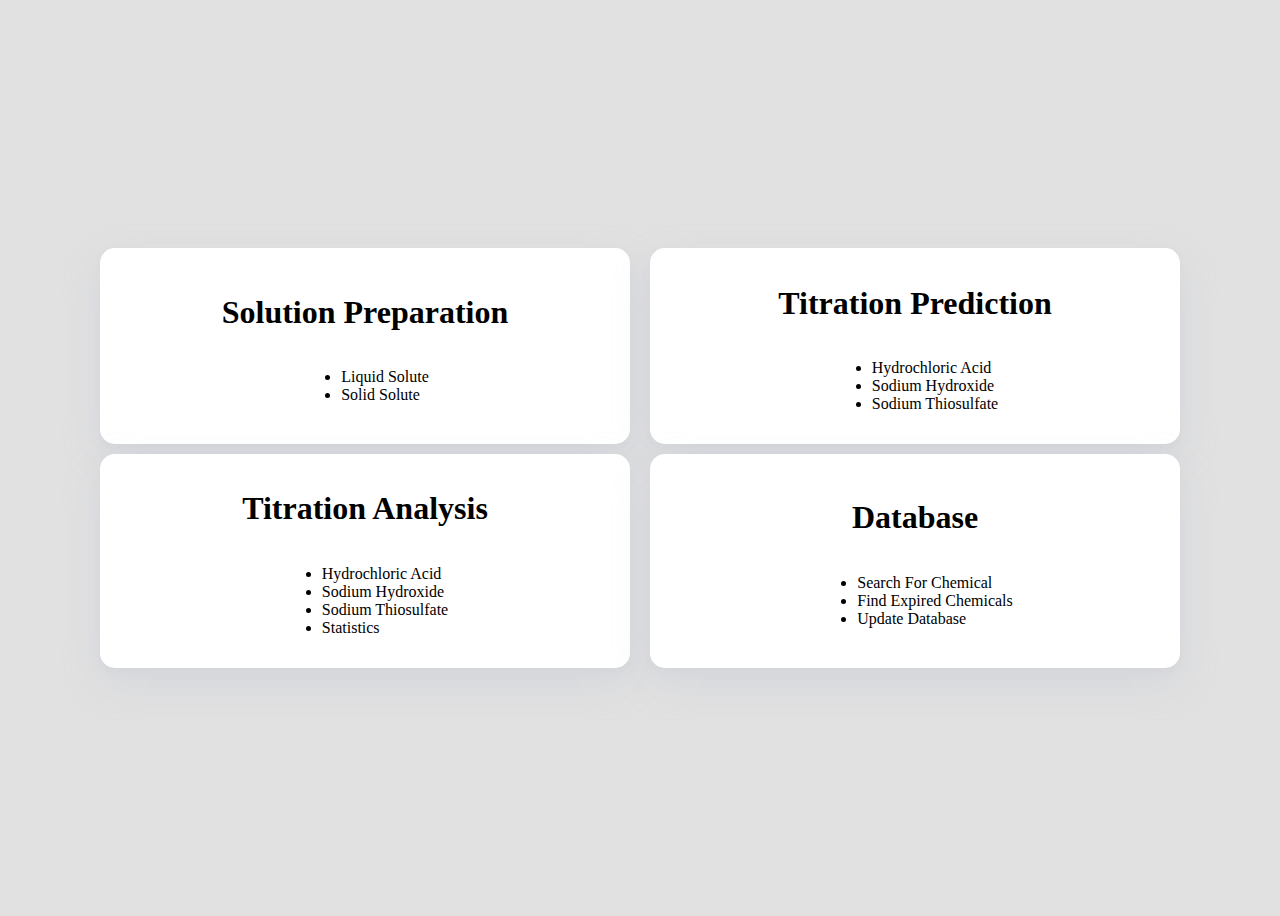
==== index.html @ ebe1ca5d "Setup rudimentary landing page" ====
<!DOCTYPE html>
<html lang="en">
  <head>
    <meta charset="UTF-8" />
    <meta name="viewport" content="width=device-width, initial-scale=1.0" />
    <link rel="stylesheet" href="styles.css" />
    <title>Document</title>
  </head>
  <body>
    <div class="wrapper">
    <div id="options">
      <div class="card" id="solutionPrep">
        <h1>Solution Preparation</h1>
        <ul>
            <li>Liquid Solute</li>
            <li>Solid Solute</li>
        </ul>
      </div>

      <div class="card" id="titrationPrediction">
        <h1>Titration Prediction</h1>
            <ul>
                <li>Hydrochloric Acid</li>
                <li>Sodium Hydroxide</li>
                <li>Sodium Thiosulfate</li>
            </ul>
      </div>

      <div class="card" id="titrationAnalysis">
        <h1>Titration Analysis</h1>
        <ul>
            <li>Hydrochloric Acid</li>
            <li>Sodium Hydroxide</li>
            <li>Sodium Thiosulfate</li>
            <li>Statistics</li>
        </ul>
      </div>

      <div class="card" id="database">
        <h1>Database</h1>
        <ul>
            <li>Search For Chemical</li>
            <li>Find Expired Chemicals</li>
            <li>Update Database</li>
        </ul>
      </div>
    </div>
</div>
    <script src="script.js"></script>
  </body>
</html>
---- styles.css ----
body {
  background-color: #e1e1e1;
}

.card {
  display: flex;
  flex-direction: column;
  padding: 15px;
  margin: 5px;
  justify-content: center;
  align-items: center;
  border-radius: 15px;
  background-color: #fff;
  box-shadow: 0 5px 10px rgba(154, 160, 185, 0.05),
    0 15px 40px rgba(166, 173, 201, 0.2);
  max-width: 600px;
  width: 500px;
}

#options {
  display: grid;
  grid-template-columns: repeat(2, 0.2fr);
  column-gap: 10px;
}

.wrapper {
  margin: 0;
  padding: 0;
  display: flex;
  align-items: center;
  justify-content: center;
  height: 100vh;
}
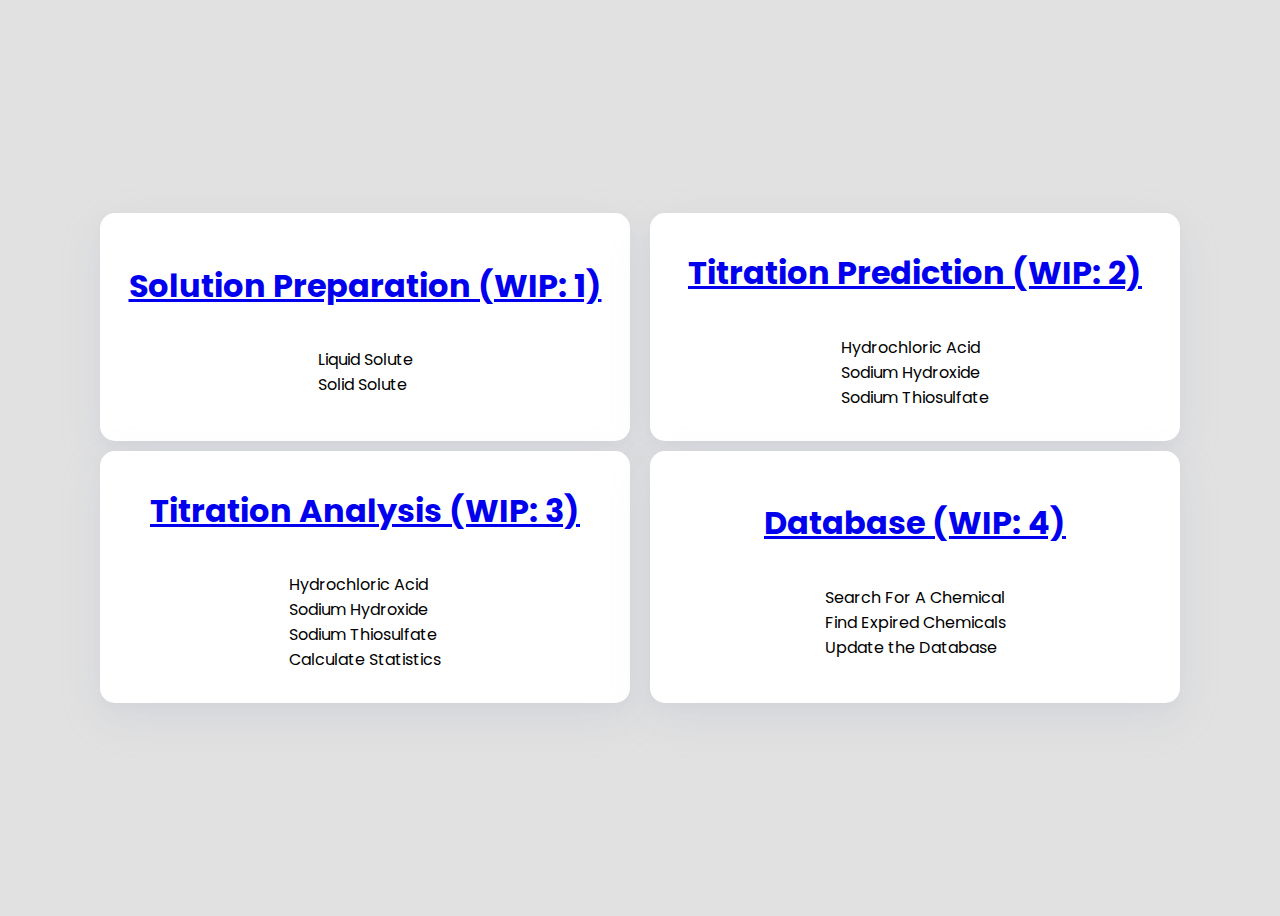
==== commit 4be83ca5: "implemeted a rudimentary landing page." ====
--- a/index.html
+++ b/index.html
@@ -3,49 +3,68 @@
   <head>
     <meta charset="UTF-8" />
     <meta name="viewport" content="width=device-width, initial-scale=1.0" />
-    <link rel="stylesheet" href="styles.css" />
+    <link
+      href="https://fonts.googleapis.com/css2?family=Poppins:wght@300;400;500;600;700&display=swap"
+      rel="stylesheet"
+    />
+
+    <link rel="stylesheet" href="./styles/index-style.css" />
     <title>Document</title>
   </head>
   <body>
+
     <div class="wrapper">
-    <div id="options">
-      <div class="card" id="solutionPrep">
-        <h1>Solution Preparation</h1>
-        <ul>
+      <div id="options">
+        <div class="card" id="solutionPrep">
+          <h1>
+            <a href="./pages/solution-prep.html"
+              >Solution Preparation (WIP: 1)</a
+            >
+          </h1>
+          <ul>
             <li>Liquid Solute</li>
             <li>Solid Solute</li>
-        </ul>
-      </div>
+          </ul>
+        </div>
 
-      <div class="card" id="titrationPrediction">
-        <h1>Titration Prediction</h1>
-            <ul>
-                <li>Hydrochloric Acid</li>
-                <li>Sodium Hydroxide</li>
-                <li>Sodium Thiosulfate</li>
-            </ul>
-      </div>
-
-      <div class="card" id="titrationAnalysis">
-        <h1>Titration Analysis</h1>
-        <ul>
+        <div class="card" id="titrationPrediction">
+          <h1>
+            <a href="./pages/titration-prediction.html"
+              >Titration Prediction (WIP: 2)</a
+            >
+          </h1>
+          <ul>
             <li>Hydrochloric Acid</li>
             <li>Sodium Hydroxide</li>
             <li>Sodium Thiosulfate</li>
-            <li>Statistics</li>
-        </ul>
-      </div>
+          </ul>
+        </div>
 
-      <div class="card" id="database">
-        <h1>Database</h1>
-        <ul>
-            <li>Search For Chemical</li>
+        <div class="card" id="titrationAnalysis">
+          <h1>
+            <a href="./pages/titration-analysis.html"
+              >Titration Analysis (WIP: 3)</a
+            >
+          </h1>
+          <ul>
+            <li>Hydrochloric Acid</li>
+            <li>Sodium Hydroxide</li>
+            <li>Sodium Thiosulfate</li>
+            <li>Calculate Statistics</li>
+          </ul>
+        </div>
+
+        <div class="card" id="database">
+          <h1><a href="./pages/database.html">Database (WIP: 4)</a></h1>
+          <ul>
+            <li>Search For A Chemical</li>
             <li>Find Expired Chemicals</li>
-            <li>Update Database</li>
-        </ul>
+            <li>Update the Database</li>
+          </ul>
+        </div>
       </div>
     </div>
-</div>
-    <script src="script.js"></script>
+
+    <script src="index-script.js"></script>
   </body>
 </html>
--- a/styles/index-style.css
+++ b/styles/index-style.css
@@ -0,0 +1,62 @@
+body {
+  background-color: #e1e1e1;
+  font-family: "Poppins", Arial;
+}
+
+ul{
+    list-style: none;
+    padding: 0;
+}
+
+li{
+    position: relative;
+}
+
+div ul li::after {
+    content: "";
+    position: absolute;
+    left: 0;
+    bottom: 0;
+    width: 100%;
+    height: 2px;
+    background-color: #000000;
+
+    transform: scaleX(0);
+    transform-origin: right;
+    transition: transform 300ms ease;
+}
+
+div ul li:hover::after {
+    transform: scaleX(1);
+    transform-origin: left;
+}
+
+.card {
+  display: flex;
+  flex-direction: column;
+  padding: 15px;
+  margin: 5px;
+  justify-content: center;
+  align-items: center;
+  border-radius: 15px;
+  background-color: #fff;
+  box-shadow: 0 5px 10px rgba(154, 160, 185, 0.05),
+    0 15px 40px rgba(166, 173, 201, 0.2);
+  max-width: 600px;
+  width: 500px;
+}
+
+#options {
+  display: grid;
+  grid-template-columns: repeat(2, 0.2fr);
+  column-gap: 10px;
+}
+
+.wrapper {
+  margin: 0;
+  padding: 0;
+  display: flex;
+  align-items: center;
+  justify-content: center;
+  height: 100vh;
+}
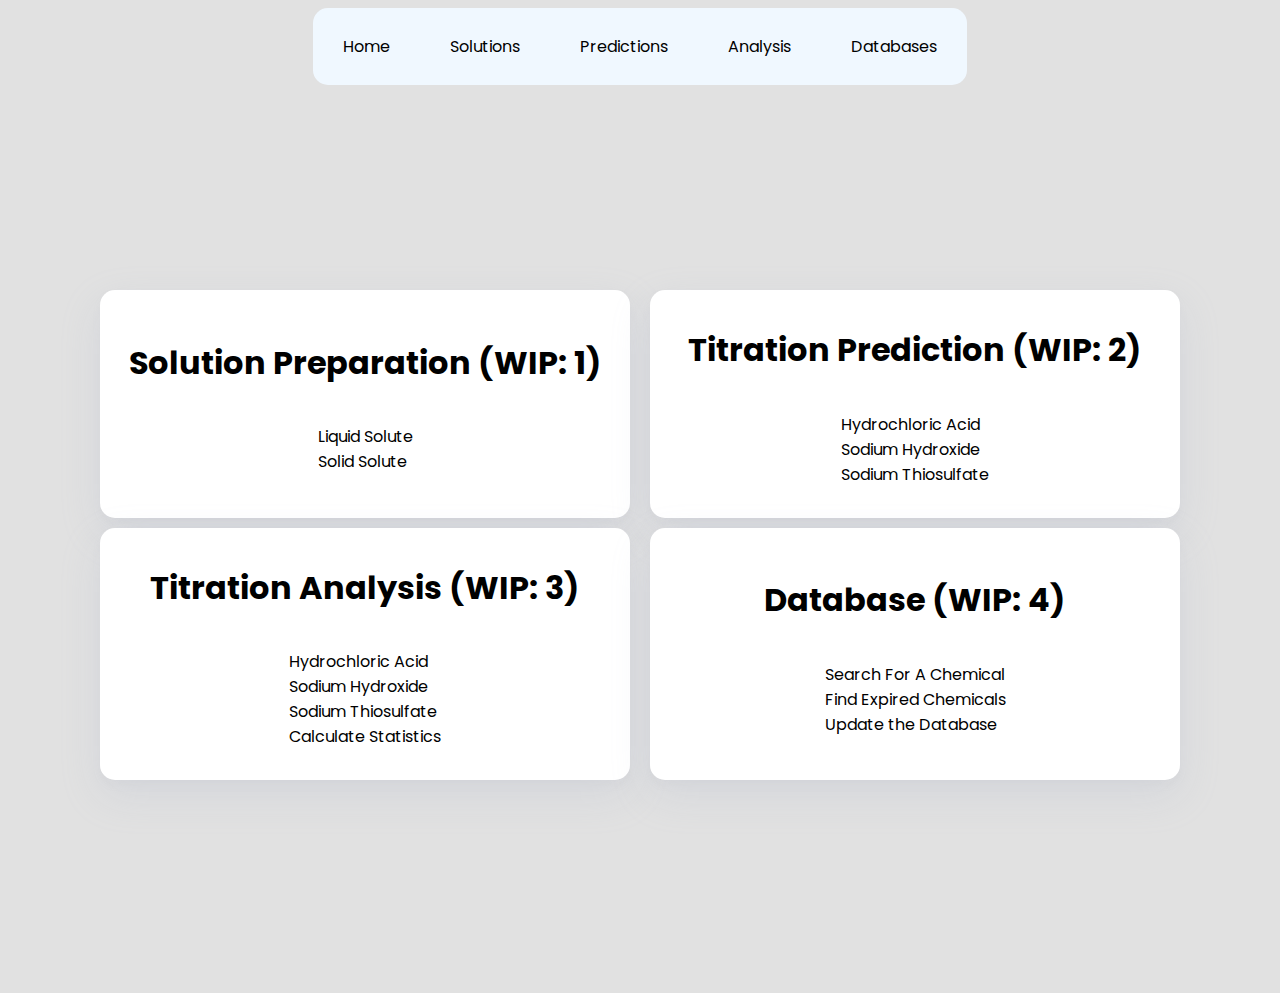
==== commit 1098c0b9: "added nav bar to landing page" ====
--- a/index.html
+++ b/index.html
@@ -12,6 +12,17 @@
     <title>Document</title>
   </head>
   <body>
+    <header>
+      <nav>
+        <ul>
+          <li><a href="./">Home</a></li>
+          <li><a href="./pages/solution-prep.html">Solutions</a></li>
+          <li><a href="./pages/titration-prediction.html">Predictions</a></li>
+          <li><a href="./pages/titration-analysis.html">Analysis</a></li>
+          <li><a href="./pages/database.html">Databases</a></li>
+        </ul>
+      </nav>
+    </header>
 
     <div class="wrapper">
       <div id="options">
--- a/styles/index-style.css
+++ b/styles/index-style.css
@@ -1,34 +1,64 @@
 body {
   background-color: #e1e1e1;
-  font-family: "Poppins", Arial;
+  font-family: poppins, arial;
 }
 
-ul{
-    list-style: none;
-    padding: 0;
+a {
+  all: unset;
 }
 
-li{
-    position: relative;
+header {
+  display: flex;
+  align-items: center;
+  justify-content: center;
+}
+
+nav{
+  border-radius: 15px;
+  background-color: aliceblue;
+}
+
+nav ul{
+  display: flex;
+  
+}
+
+nav ul li {
+  margin: 0 20px;
+  padding: 10px;
+  border-radius: 15px;
+}
+
+nav ul li:hover {
+  background-color: #f0f0f0;
+}
+
+ul {
+  list-style: none;
+  padding: 0;
+}
+
+li {
+  position: relative;
 }
 
 div ul li::after {
-    content: "";
-    position: absolute;
-    left: 0;
-    bottom: 0;
-    width: 100%;
-    height: 2px;
-    background-color: #000000;
+  content: "";
+  position: absolute;
+  left: 0;
+  bottom: 0;
+  width: 100%;
+  height: 2px;
+  background-color: #000000;
 
-    transform: scaleX(0);
-    transform-origin: right;
-    transition: transform 300ms ease;
+  transform: scaleX(0);
+  transform-origin: right;
+  transition: transform 300ms ease;
 }
 
 div ul li:hover::after {
-    transform: scaleX(1);
-    transform-origin: left;
+  transform: scaleX(1);
+  transform-origin: left;
 }
 
 .card {
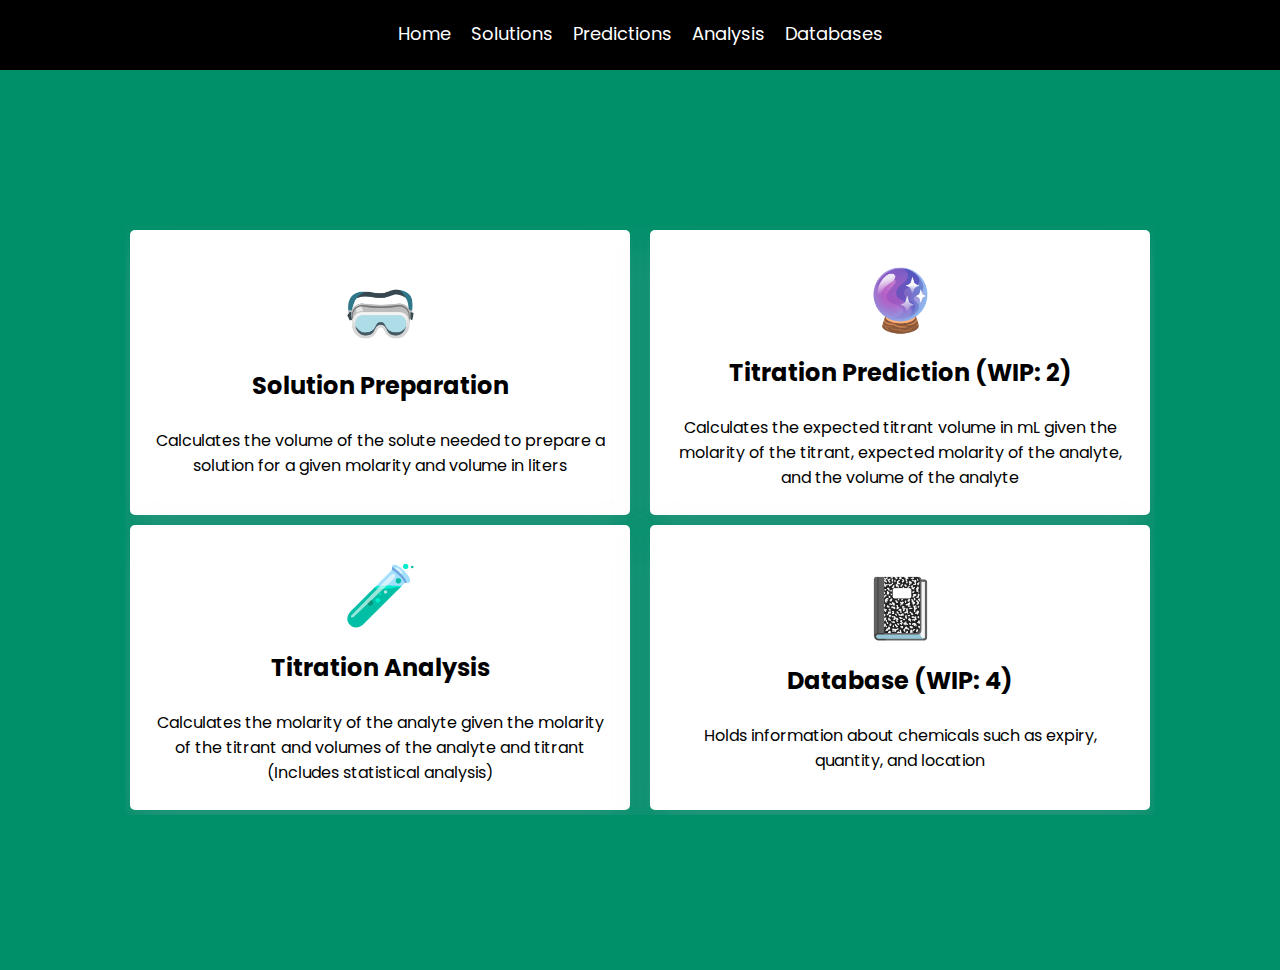
==== commit 1e046eef: "updated descriptions on the landing page and added images to each card." ====
--- a/index.html
+++ b/index.html
@@ -9,7 +9,7 @@
     />
 
     <link rel="stylesheet" href="./styles/index-style.css" />
-    <title>Document</title>
+    <title>⚗️</title>
   </head>
   <body>
     <header>
@@ -27,51 +27,49 @@
     <div class="wrapper">
       <div id="options">
         <div class="card" id="solutionPrep">
-          <h1>
-            <a href="./pages/solution-prep.html"
-              >Solution Preparation (WIP: 1)</a
-            >
-          </h1>
-          <ul>
-            <li>Liquid Solute</li>
-            <li>Solid Solute</li>
-          </ul>
+          <a href="./pages/solution-prep.html">
+            <h1>🥽</h1>
+            <h2>Solution Preparation</h2>
+            <p>
+              Calculates the volume of the solute needed to prepare a solution
+              for a given molarity and volume in liters
+            </p>
+          </a>
         </div>
 
         <div class="card" id="titrationPrediction">
-          <h1>
-            <a href="./pages/titration-prediction.html"
-              >Titration Prediction (WIP: 2)</a
-            >
-          </h1>
-          <ul>
-            <li>Hydrochloric Acid</li>
-            <li>Sodium Hydroxide</li>
-            <li>Sodium Thiosulfate</li>
-          </ul>
+          <a href="./pages/titration-prediction.html">
+            <h1>🔮</h1>
+            <h2>Titration Prediction (WIP: 2)</h2>
+            <p>
+              Calculates the expected titrant volume in mL given the molarity of
+              the titrant, expected molarity of the analyte, and the volume of
+              the analyte
+            </p>
+          </a>
         </div>
 
         <div class="card" id="titrationAnalysis">
-          <h1>
-            <a href="./pages/titration-analysis.html"
-              >Titration Analysis (WIP: 3)</a
-            >
-          </h1>
-          <ul>
-            <li>Hydrochloric Acid</li>
-            <li>Sodium Hydroxide</li>
-            <li>Sodium Thiosulfate</li>
-            <li>Calculate Statistics</li>
-          </ul>
+          <a href="./pages/titration-analysis.html">
+            <h1>🧪</h1>
+            <h2>Titration Analysis</h2>
+            <p>
+              Calculates the molarity of the analyte given the molarity of the
+              titrant and volumes of the analyte and titrant (Includes
+              statistical analysis)
+            </p>
+          </a>
         </div>
 
         <div class="card" id="database">
-          <h1><a href="./pages/database.html">Database (WIP: 4)</a></h1>
-          <ul>
-            <li>Search For A Chemical</li>
-            <li>Find Expired Chemicals</li>
-            <li>Update the Database</li>
-          </ul>
+          <a href="./pages/database.html">
+            <h1>📓</h1>
+            <h2>Database (WIP: 4)</h2>
+            <p>
+              Holds information about chemicals such as expiry, quantity, and
+              location
+            </p>
+          </a>
         </div>
       </div>
     </div>
--- a/styles/index-style.css
+++ b/styles/index-style.css
@@ -1,80 +1,87 @@
-body {
-  background-color: #e1e1e1;
-  font-family: poppins, arial;
+* {
+  padding: 0;
+  margin: 0;
+  box-sizing: border-box;
+  overflow: hidden;
 }
 
 a {
   all: unset;
+  text-align: center;
 }
 
-header {
+a h1 {
+  font-size: 60px;
+  margin-bottom: 10px;
+}
+
+nav {
   display: flex;
+  justify-content: center;
   align-items: center;
+  padding: 10px;
+  background-color: black;
+}
+
+nav ul {
+  padding: 0;
+  margin: 0;
+  list-style: none;
+  display: flex;
+  flex-direction: row;
   justify-content: center;
 }
 
-nav{
-  border-radius: 15px;
-  background-color: aliceblue;
+nav ul li {
+  margin: 10px;
+  font: 18px Poppins;
+  position: relative;
+  padding-bottom: 3px;
+  color: #fff;
 }
 
-nav ul{
-  display: flex;
-  
-}
-
-nav ul li {
-  margin: 0 20px;
-  padding: 10px;
-  border-radius: 15px;
-}
-
-nav ul li:hover {
-  background-color: #f0f0f0;
-}
-
-ul {
-  list-style: none;
-  padding: 0;
-}
-
-li {
-  position: relative;
-}
-
-div ul li::after {
+nav ul li::after {
   content: "";
   position: absolute;
   left: 0;
   bottom: 0;
   width: 100%;
   height: 2px;
-  background-color: #000000;
-
+  background-color: white;
   transform: scaleX(0);
   transform-origin: right;
-  transition: transform 300ms ease;
+  transition: transform 200ms ease-in;
 }
 
-div ul li:hover::after {
+nav ul li:hover::after {
   transform: scaleX(1);
   transform-origin: left;
+}
+
+body {
+  background-color: #009069;
+  font-family: poppins, arial;
 }
 
 .card {
   display: flex;
   flex-direction: column;
-  padding: 15px;
+  padding: 25px;
   margin: 5px;
   justify-content: center;
   align-items: center;
-  border-radius: 15px;
+  border-radius: 5px;
   background-color: #fff;
   box-shadow: 0 5px 10px rgba(154, 160, 185, 0.05),
     0 15px 40px rgba(166, 173, 201, 0.2);
   max-width: 600px;
   width: 500px;
 }
+
+.card h2 {
+  margin-bottom: 25px;
+}
+
 
 #options {
   display: grid;
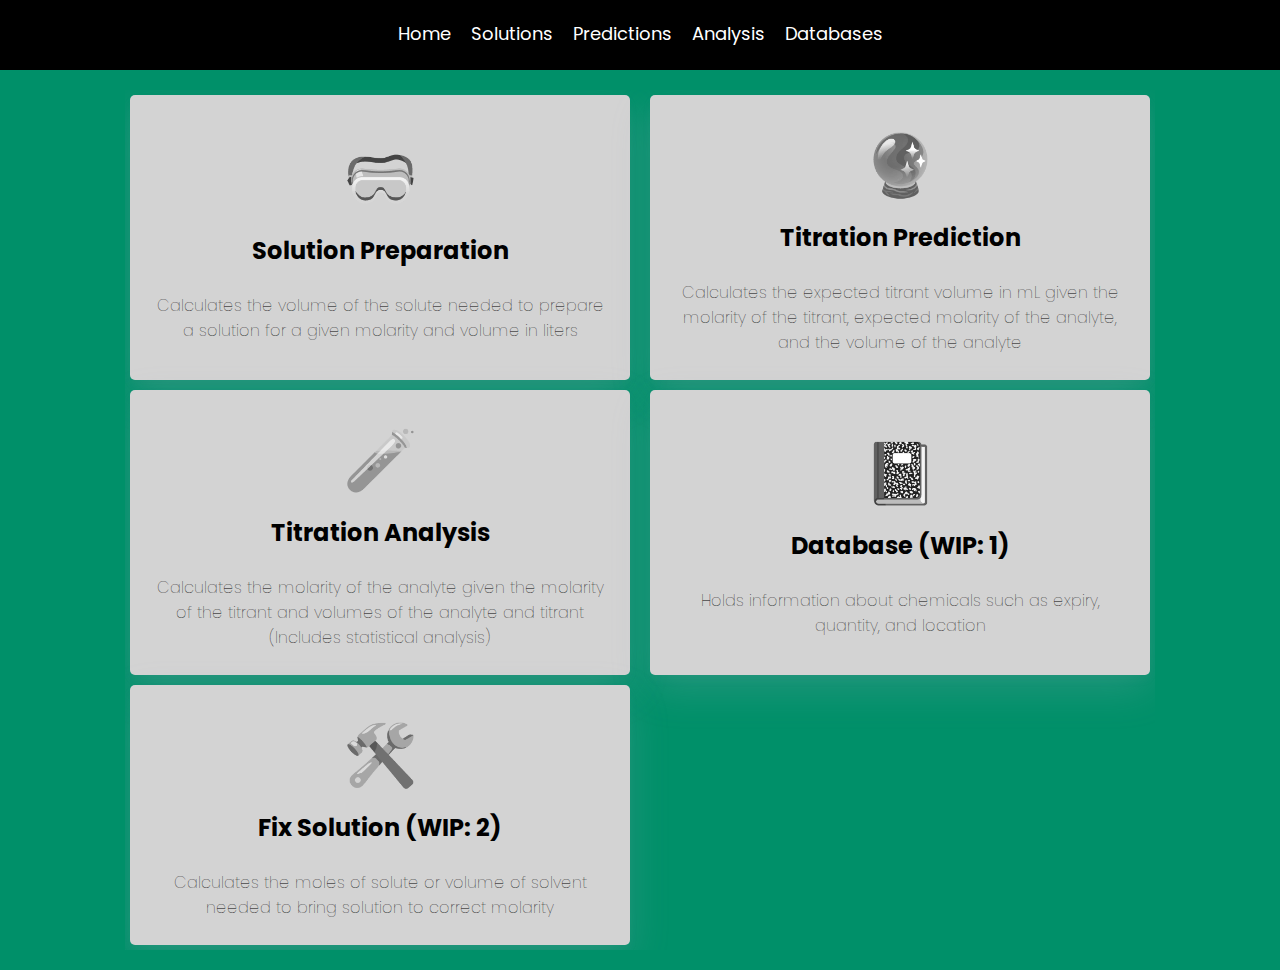
==== commit 24dd2b9d: "added styling to landing page. added another card for fixing solutions" ====
--- a/index.html
+++ b/index.html
@@ -40,7 +40,7 @@
         <div class="card" id="titrationPrediction">
           <a href="./pages/titration-prediction.html">
             <h1>🔮</h1>
-            <h2>Titration Prediction (WIP: 2)</h2>
+            <h2>Titration Prediction</h2>
             <p>
               Calculates the expected titrant volume in mL given the molarity of
               the titrant, expected molarity of the analyte, and the volume of
@@ -64,10 +64,21 @@
         <div class="card" id="database">
           <a href="./pages/database.html">
             <h1>📓</h1>
-            <h2>Database (WIP: 4)</h2>
+            <h2>Database (WIP: 1)</h2>
             <p>
               Holds information about chemicals such as expiry, quantity, and
               location
+            </p>
+          </a>
+        </div>
+
+        <div class="card" id="fixSolution">
+          <a href="">
+            <h1>🛠️</h1>
+            <h2>Fix Solution (WIP: 2)</h2>
+            <p>
+              Calculates the moles of solute or volume of solvent needed to
+              bring solution to correct molarity
             </p>
           </a>
         </div>
--- a/styles/index-style.css
+++ b/styles/index-style.css
@@ -6,13 +6,17 @@
 }
 
 a {
-  all: unset;
+  text-decoration: none;
+  color: inherit;
+  display: inline;
   text-align: center;
 }
 
 a h1 {
   font-size: 60px;
   margin-bottom: 10px;
+  filter: grayscale(100%);
+  text-shadow: -;
 }
 
 nav {
@@ -70,18 +74,30 @@
   margin: 5px;
   justify-content: center;
   align-items: center;
+  font-weight: 100;
   border-radius: 5px;
-  background-color: #fff;
+  background-color: #d3d3d3;
   box-shadow: 0 5px 10px rgba(154, 160, 185, 0.05),
     0 15px 40px rgba(166, 173, 201, 0.2);
   max-width: 600px;
   width: 500px;
 }
 
+.card:hover {
+  background-color: white;
+  transition: background-color 250ms ease;
+}
+
+.card:hover h1 {
+  filter: grayscale(0%);
+  text-shadow: -2px -2px 0 #000, 2px -2px 0 #000, -2px 2px 0 #000,
+    2px 2px 0 #000;
+  transition: all 250ms ease-in;
+}
+
 .card h2 {
   margin-bottom: 25px;
 }
-
 
 #options {
   display: grid;
